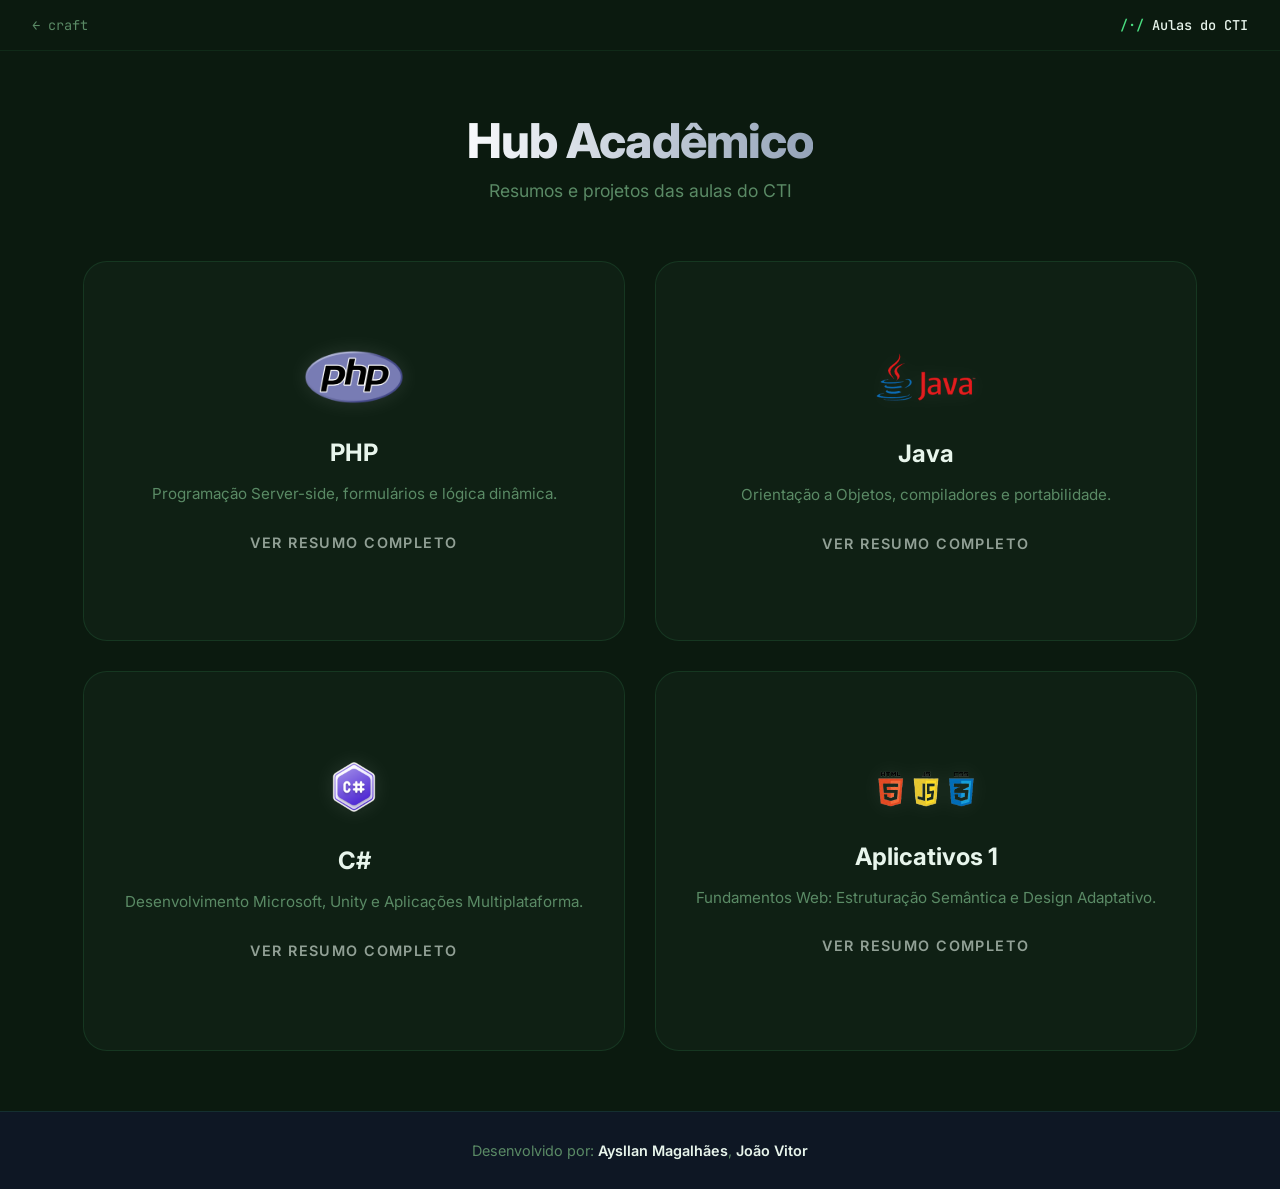
==== aulas/index.html @ 3ed550c7 "feat: redesign craft — landings desenvolvidas + sub-hub aulas craft/index.html: - Bloco 1: 4 landing" ====
<!DOCTYPE html>
<html lang="pt-br">

<head>
    <meta charset="UTF-8">
    <meta name="viewport" content="width=device-width, initial-scale=1.0">
    <title>Aulas do CTI · craft</title>
    <meta name="application-name" content="craft">
    <meta name="theme-color" content="#0B1A0F">
    <link rel="icon" type="image/svg+xml" href="../favicon.svg">
    <link rel="stylesheet" href="../style.css">
    <link rel="preconnect" href="https://fonts.googleapis.com">
    <link rel="preconnect" href="https://fonts.gstatic.com" crossorigin>
    <link href="https://fonts.googleapis.com/css2?family=Inter:wght@300;400;500;600;700&family=JetBrains+Mono:wght@400;500&display=swap" rel="stylesheet">
</head>

<body>
    <nav class="craft-nav">
        <a href="../index.html" class="nav-back" title="Voltar ao craft">← craft</a>
        <span class="nav-brand"><span class="nav-mark">/·/</span><span class="nav-name">Aulas do CTI</span></span>
    </nav>
    <div class="hub-wrapper">
        <header class="hub-header">
            <div class="logo">
                <h1>Hub Acadêmico</h1>
            </div>
            <p>Resumos e projetos das aulas do CTI</p>
        </header>

        <main class="hub-grid force-2x2">
            <a href="php.html" class="subject-card-link">
                <div class="subject-card" data-subject="php">
                    <div class="card-glow"></div>
                    <div class="card-content">
                        <div class="subject-logo php-logo">
                            <img src="../image/PHP-logo.png" alt="PHP Logo" width="100">
                        </div>
                        <h3>PHP</h3>
                        <p>Programação Server-side, formulários e lógica dinâmica.</p>
                        <span class="learn-more">Ver Resumo Completo</span>
                    </div>
                </div>
            </a>

            <a href="java.html" class="subject-card-link">
                <div class="subject-card" data-subject="java">
                    <div class="card-glow"></div>
                    <div class="card-content">
                        <div class="subject-logo java-logo">
                            <img src="../image/java.png" alt="Java Logo" width="100">
                        </div>
                        <h3>Java</h3>
                        <p>Orientação a Objetos, compiladores e portabilidade.</p>
                        <span class="learn-more">Ver Resumo Completo</span>
                    </div>
                </div>
            </a>

            <a href="csharp.html" class="subject-card-link">
                <div class="subject-card" data-subject="csharp">
                    <div class="card-glow"></div>
                    <div class="card-content">
                        <div class="subject-logo csharp-logo">
                            <img src="../image/csharp.png" alt="C# Logo" width="100">
                        </div>
                        <h3>C#</h3>
                        <p>Desenvolvimento Microsoft, Unity e Aplicações Multiplataforma.</p>
                        <span class="learn-more">Ver Resumo Completo</span>
                    </div>
                </div>
            </a>

            <a href="apps.html" class="subject-card-link">
                <div class="subject-card" data-subject="apps">
                    <div class="card-glow"></div>
                    <div class="card-content">
                        <div class="subject-logo apps-logo">
                            <img src="../image/html.png" alt="HTML CSS Logo" width="100">
                        </div>
                        <h3>Aplicativos 1</h3>
                        <p>Fundamentos Web: Estruturação Semântica e Design Adaptativo.</p>
                        <span class="learn-more">Ver Resumo Completo</span>
                    </div>
                </div>
            </a>
        </main>
    </div>
    <footer class="hub-footer">
        <p>Desenvolvido por: <a href="https://github.com/Proddytds" target="_blank" rel="noopener noreferrer">Aysllan Magalhães</a>,
                            <a href="https://github.com/joaovitor19cti" target="_blank" rel="noopener noreferrer">João Vitor</a></p>
    </footer>
</body>

</html>
---- style.css ----
:root {
    /* craft brand */
    --cr-primary: #4ADE80;
    --cr-mid:     #22C55E;
    --cr-dark:    #15803D;
    --cr-bg:      #0B1A0F;
    --cr-muted:   #5A8A65;

    --bg-color: var(--cr-bg);
    --card-bg: rgba(20, 38, 27, 0.5);
    --card-border: rgba(74, 222, 128, 0.12);
    --text-primary: #E8F5EC;
    --text-secondary: var(--cr-muted);
    --accent-php: #777BB4;
    --accent-java: #EA2D2E;
    --accent-csharp: #68217A;
    --accent-apps: #E34F26;
    --transition-smooth: all 0.5s cubic-bezier(0.4, 0, 0.2, 1);
}

* {
    margin: 0;
    padding: 0;
    box-sizing: border-box;
}

body {
    font-family: 'Inter', sans-serif;
    background-color: var(--bg-color);
    color: var(--text-primary);
    min-height: 100vh;
    overflow-x: hidden;

    display: flex;
    flex-direction: column;
}

.craft-nav {
    border-bottom: 1px solid rgba(74, 222, 128, 0.08);
    padding: 1rem 2rem;
    display: flex;
    align-items: center;
    justify-content: space-between;
    font-family: 'JetBrains Mono', monospace;
    font-size: 0.85rem;
}
.craft-nav .nav-back {
    color: var(--cr-muted);
    text-decoration: none;
    transition: color 0.15s;
}
.craft-nav .nav-back:hover {
    color: var(--cr-primary);
}
.craft-nav .nav-brand {
    display: flex;
    align-items: center;
    gap: 0.5rem;
}
.craft-nav .nav-mark {
    color: var(--cr-primary);
    font-weight: 500;
}
.craft-nav .nav-name {
    color: var(--text-primary);
    font-weight: 500;
}

.hub-wrapper {
    max-width: 1200px;
    margin: 0 auto;
    padding: 60px 20px;
    flex: 1 0 auto;
}

.hub-header {
    text-align: center;
    margin-bottom: 60px;
    animation: fadeInDown 0.8s ease-out;
}

@keyframes fadeInDown {
    from {
        opacity: 0;
        transform: translateY(-20px);
    }

    to {
        opacity: 1;
        transform: translateY(0);
    }
}

.hub-header .logo {
    display: flex;
    justify-content: center;
    align-items: center;
    gap: 15px;
    margin-bottom: 10px;
}

.hub-header .icon {
    font-size: 2.5rem;
}

.hub-header h1 {
    font-size: 3rem;
    font-weight: 800;
    letter-spacing: -0.02em;
    background: linear-gradient(to right, #f8fafc, #94a3b8);
    -webkit-background-clip: text;
    background-clip: text;
    -webkit-text-fill-color: transparent;
}

.hub-header p {
    color: var(--text-secondary);
    font-size: 1.1rem;
    font-weight: 400;
}

/* Hub Sections */
.hub-section {
    margin-bottom: 56px;
}
.hub-section:last-child {
    margin-bottom: 0;
}

.section-label {
    font-family: 'JetBrains Mono', monospace;
    font-size: 0.72rem;
    font-weight: 500;
    color: var(--cr-muted);
    text-transform: uppercase;
    letter-spacing: 0.2em;
    margin-bottom: 20px;
    padding-bottom: 10px;
    border-bottom: 1px solid var(--card-border);
}

/* ── Landing Cards (index bloco 1) ── */
.hub-grid-landings {
    grid-template-columns: repeat(4, 1fr);
    gap: 16px;
}

@media (max-width: 900px) {
    .hub-grid-landings { grid-template-columns: repeat(2, 1fr); }
}
@media (max-width: 500px) {
    .hub-grid-landings { grid-template-columns: 1fr; }
}

.landing-card-link {
    text-decoration: none;
    color: inherit;
    display: block;
}

.landing-card {
    background: color-mix(in srgb, var(--lc-bg) 80%, transparent);
    border: 1px solid color-mix(in srgb, var(--lc-color) 18%, transparent);
    border-radius: 18px;
    padding: 28px 24px;
    display: flex;
    flex-direction: column;
    gap: 10px;
    transition: all 0.25s ease;
    cursor: pointer;
    min-height: 180px;
}

.landing-card:hover {
    transform: translateY(-6px);
    border-color: color-mix(in srgb, var(--lc-color) 45%, transparent);
    box-shadow: 0 12px 32px -8px color-mix(in srgb, var(--lc-color) 20%, transparent);
}

.landing-card-mark {
    font-family: 'JetBrains Mono', monospace;
    font-size: 1.6rem;
    font-weight: 600;
    color: var(--lc-color);
    line-height: 1;
}

.landing-card-name {
    font-size: 1.05rem;
    font-weight: 700;
    color: #e2e8f0;
    margin-top: 4px;
}

.landing-card-desc {
    font-size: 0.82rem;
    color: #64748b;
    line-height: 1.5;
    flex: 1;
}

.landing-card-cta {
    font-family: 'JetBrains Mono', monospace;
    font-size: 0.72rem;
    color: var(--lc-color);
    opacity: 0.6;
    transition: opacity 0.2s;
    margin-top: 4px;
}

.landing-card:hover .landing-card-cta {
    opacity: 1;
}

/* ── Featured Card (index bloco 2) ── */
.featured-card-link {
    text-decoration: none;
    color: inherit;
    display: block;
}

.featured-card {
    position: relative;
    background: var(--card-bg);
    border: 1px solid var(--card-border);
    border-radius: 20px;
    padding: 36px 40px;
    overflow: hidden;
    transition: all 0.25s ease;
    cursor: pointer;
}

.featured-card:hover {
    border-color: rgba(74, 222, 128, 0.3);
    transform: translateY(-4px);
    box-shadow: 0 16px 40px -12px rgba(74, 222, 128, 0.12);
}

.featured-card-glow {
    position: absolute;
    inset: 0;
    background: radial-gradient(ellipse at 20% 50%, rgba(74, 222, 128, 0.06) 0%, transparent 60%);
    pointer-events: none;
}

.featured-card-body {
    display: flex;
    align-items: center;
    justify-content: space-between;
    gap: 24px;
}

.featured-card-marks {
    display: flex;
    gap: 14px;
    font-family: 'JetBrains Mono', monospace;
    font-size: 0.95rem;
    font-weight: 600;
    margin-bottom: 14px;
    opacity: 0.85;
}

.featured-card-title {
    font-size: 1.5rem;
    font-weight: 700;
    color: #e2e8f0;
    margin-bottom: 8px;
}

.featured-card-desc {
    font-size: 0.88rem;
    color: #64748b;
    line-height: 1.6;
    max-width: 560px;
}

.featured-card-cta {
    font-family: 'JetBrains Mono', monospace;
    font-size: 0.82rem;
    color: var(--cr-primary);
    white-space: nowrap;
    opacity: 0.7;
    transition: opacity 0.2s;
    flex-shrink: 0;
}

.featured-card:hover .featured-card-cta {
    opacity: 1;
}

@media (max-width: 600px) {
    .featured-card-body { flex-direction: column; align-items: flex-start; }
    .featured-card { padding: 24px; }
}

/* Hub Grid */
.hub-grid.force-2x2 {
    grid-template-columns: repeat(2, 1fr);
}

.subject-card-link {
    text-decoration: none;
    color: inherit;
    display: block;
}

/* Sub-page Specific Styles */
.content-page {
    max-width: 900px;
    margin: 0 auto;
    padding: 80px 20px;
    animation: fadeInUp 0.8s cubic-bezier(0.4, 0, 0.2, 1);
    flex: 1 0 auto;
}

.back-header {
    margin-bottom: 50px;
}

.back-btn {
    display: inline-flex;
    align-items: center;
    gap: 10px;
    padding: 12px 24px;
    background: var(--card-bg);
    border: 1px solid var(--card-border);
    border-radius: 50px;
    color: var(--text-primary);
    text-decoration: none;
    font-weight: 600;
    font-size: 0.9rem;
    transition: var(--transition-smooth);
}

.back-btn:hover {
    background: rgba(255, 255, 255, 0.1);
    transform: translateX(-5px);
    border-color: rgba(255, 255, 255, 0.3);
}

.page-header {
    display: flex;
    align-items: center;
    gap: 30px;
    margin-bottom: 60px;
    padding-bottom: 40px;
    border-bottom: 1px solid var(--card-border);
}

.page-header h1 {
    font-size: 3.5rem;
    font-weight: 800;
}

.main-content {
    font-size: 1.15rem;
    line-height: 1.8;
    color: var(--text-secondary);
}

.main-content h2 {
    color: white;
    font-size: 2rem;
    margin: 60px 0 30px;
    font-weight: 700;
}

.main-content p {
    margin-bottom: 25px;
}

.main-content ul {
    list-style: none;
    margin-bottom: 40px;
}

.main-content li {
    position: relative;
    padding-left: 35px;
    margin-bottom: 18px;
}

.main-content li::before {
    content: '✦';
    position: absolute;
    left: 0;
    font-size: 1.2rem;
}

.hub-footer {
    text-align: center;
    color: var(--text-secondary);
    font-size: 0.9rem;
    padding: 30px 20px;
    background-color: rgba(15, 23, 42, 0.8);
    border-top: 1px solid var(--card-border);
    margin-top: auto;
    width: 100%;
    flex-shrink: 0;
    transition: var(--transition-smooth);
}

.hub-footer a {
    color: var(--text-primary);
    text-decoration: none;
    font-weight: 600;
    transition: var(--transition-smooth);
    border-bottom: 1px solid transparent;
}

.hub-footer a:hover {
    color: white;
    border-bottom-color: var(--text-primary);
}



/* Coloring */
.page-php li::before {
    color: var(--accent-php);
}

.page-java li::before {
    color: var(--accent-java);
}

.page-csharp li::before {
    color: var(--accent-csharp);
}

.page-apps li::before {
    color: var(--accent-apps);
}

/* SVG sizes on subpages */
.page-logo svg {
    width: 100px;
    height: 100px;
}

.subject-logo-small svg {
    width: 48px;
    height: 48px;
}

.hub-grid {
    display: grid;
    grid-template-columns: repeat(auto-fit, minmax(280px, 1fr));
    gap: 30px;
}

.subject-card {
    position: relative;
    height: 380px;
    background: var(--card-bg);
    border: 1px solid var(--card-border);
    border-radius: 24px;
    padding: 40px;
    cursor: pointer;
    overflow: hidden;
    transition: var(--transition-smooth);
    display: flex;
    flex-direction: column;
    justify-content: center;
    align-items: center;
    text-align: center;
}

.subject-card:hover {
    transform: translateY(-10px) scale(1.02);
    border-color: rgba(255, 255, 255, 0.3);
    box-shadow: 0 20px 40px -15px rgba(0, 0, 0, 0.5);
}

.card-glow {
    position: absolute;
    top: 50%;
    left: 50%;
    width: 150%;
    height: 150%;
    background: radial-gradient(circle, rgba(56, 189, 248, 0.1) 0%, transparent 70%);
    transform: translate(-50%, -50%);
    opacity: 0;
    transition: var(--transition-smooth);
}

.subject-card:hover .card-glow {
    opacity: 1;
}

.subject-logo {
    margin-bottom: 30px;
    transition: var(--transition-smooth);
    filter: drop-shadow(0 0 10px rgba(255, 255, 255, 0.1));
}

.subject-card:hover .subject-logo {
    transform: scale(1.1) rotate(5deg);
    filter: drop-shadow(0 0 20px rgba(255, 255, 255, 0.2));
}

.subject-card h3 {
    font-size: 1.5rem;
    margin-bottom: 15px;
    font-weight: 700;
}

.subject-card p {
    color: var(--text-secondary);
    font-size: 0.95rem;
    line-height: 1.6;
    margin-bottom: 25px;
}

.learn-more {
    font-weight: 600;
    font-size: 0.9rem;
    color: var(--text-primary);
    opacity: 0.6;
    transition: var(--transition-smooth);
    text-transform: uppercase;
    letter-spacing: 0.1em;
}

.subject-card:hover .learn-more {
    opacity: 1;
    letter-spacing: 0.15em;
}

/* Overlay & Content View */
.overlay {
    position: fixed;
    top: 0;
    left: 0;
    width: 100%;
    height: 100%;
    background: var(--bg-color);
    z-index: 1000;
    display: none;
    opacity: 0;
    transition: var(--transition-smooth);
    overflow-y: auto;
    padding: 60px 20px;
}

.overlay.active {
    display: block;
    opacity: 1;
}

.overlay-close {
    position: fixed;
    top: 30px;
    right: 30px;
    cursor: pointer;
    color: var(--text-secondary);
    transition: var(--transition-smooth);
    z-index: 1001;
}

.overlay-close:hover {
    color: white;
    transform: rotate(90deg);
}

.overlay-content-wrapper {
    max-width: 800px;
    margin: 0 auto;
    animation: fadeInUp 0.6s cubic-bezier(0.4, 0, 0.2, 1);
}

@keyframes fadeInUp {
    from {
        opacity: 0;
        transform: translateY(40px);
    }

    to {
        opacity: 1;
        transform: translateY(0);
    }
}

.overlay-header {
    display: flex;
    align-items: center;
    gap: 20px;
    margin-bottom: 40px;
    padding-bottom: 30px;
    border-bottom: 1px solid var(--card-border);
}

.overlay-header h2 {
    font-size: 2.5rem;
    font-weight: 800;
}

.overlay-text {
    font-size: 1.1rem;
    line-height: 1.8;
    color: var(--text-secondary);
}

.overlay-text h4 {
    color: white;
    font-size: 1.4rem;
    margin: 40px 0 20px;
    font-weight: 600;
}

.overlay-text p {
    margin-bottom: 20px;
}

.overlay-text ul {
    list-style: none;
    margin-bottom: 30px;
}

.overlay-text li {
    position: relative;
    padding-left: 25px;
    margin-bottom: 12px;
}

.overlay-text li::before {
    content: '→';
    position: absolute;
    left: 0;
    color: var(--accent-php);
}

/* Custom Highlight colors per subject */
.overlay[data-subject="php"] li::before {
    color: var(--accent-php);
}

.overlay[data-subject="java"] li::before {
    color: var(--accent-java);
}

.overlay[data-subject="csharp"] li::before {
    color: var(--accent-csharp);
}

.overlay[data-subject="apps"] li::before {
    color: var(--accent-apps);
}


/* Responsive */
@media (max-width: 768px) {
    .hub-header h1 {
        font-size: 2.2rem;
    }

    .hub-grid {
        grid-template-columns: 1fr;
    }

    .overlay-header h2 {
        font-size: 1.8rem;
    }
}
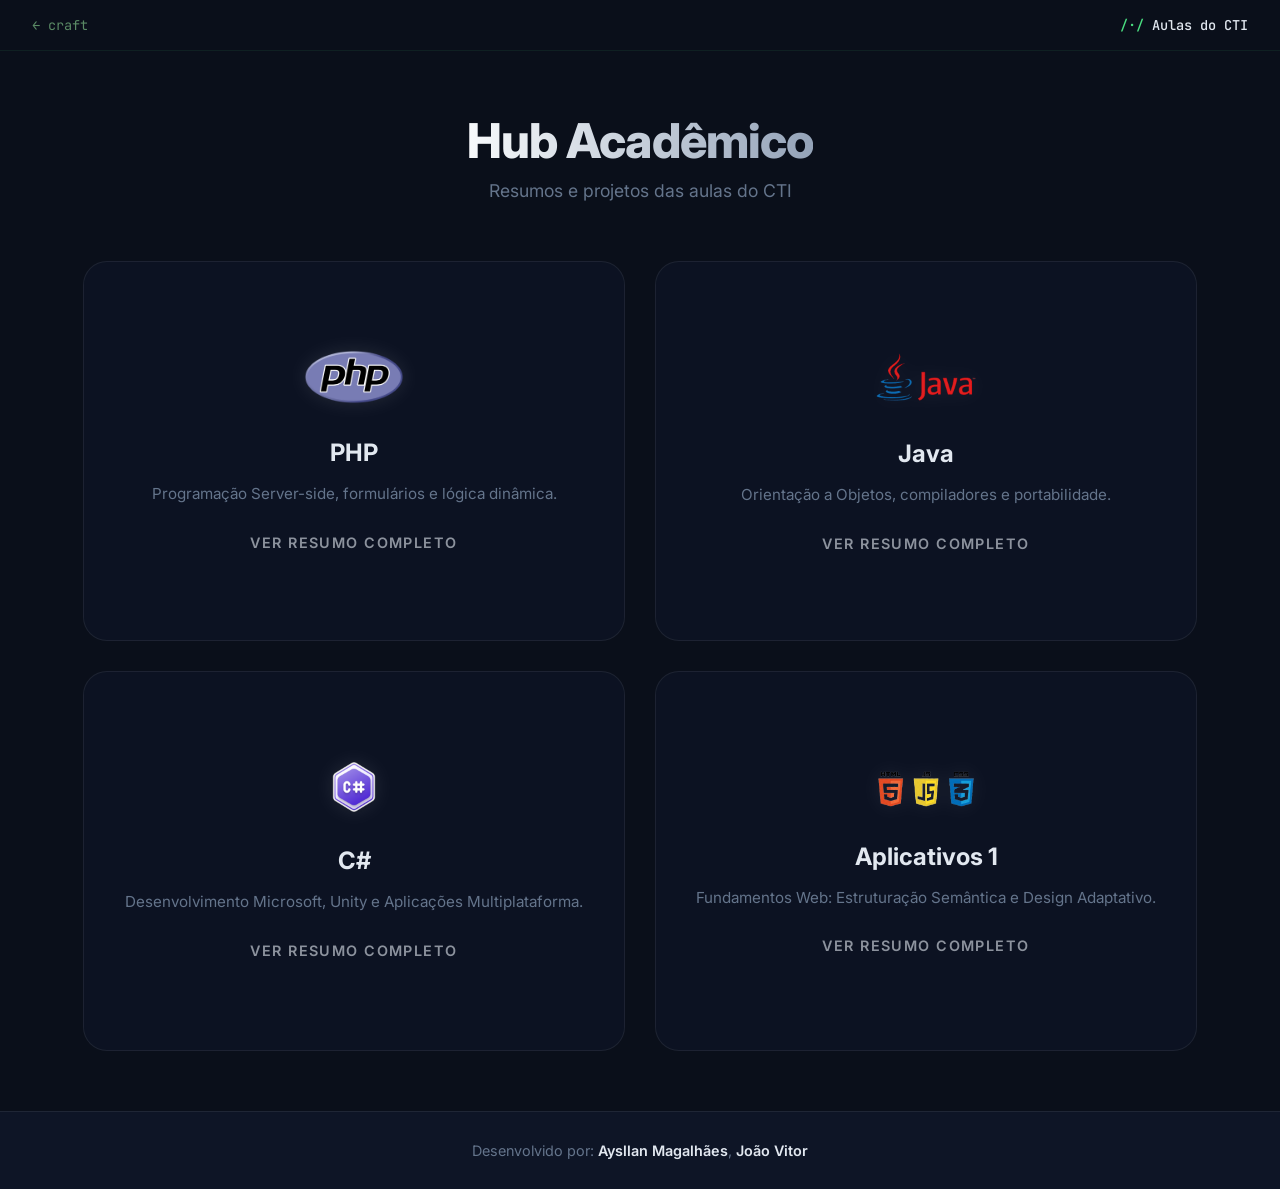
==== commit 9ee76e96: "fix: 3 ajustes visuais no craft - Grid landing cards: height 100% no link e no card para tamanhos ig" ====
--- a/aulas/index.html
+++ b/aulas/index.html
@@ -12,6 +12,15 @@
     <link rel="preconnect" href="https://fonts.googleapis.com">
     <link rel="preconnect" href="https://fonts.gstatic.com" crossorigin>
     <link href="https://fonts.googleapis.com/css2?family=Inter:wght@300;400;500;600;700&family=JetBrains+Mono:wght@400;500&display=swap" rel="stylesheet">
+    <style>
+        :root {
+            --bg-color:    #0a0f1a;
+            --card-bg:     rgba(15, 23, 42, 0.5);
+            --card-border: rgba(255, 255, 255, 0.07);
+            --text-primary:   #e2e8f0;
+            --text-secondary: #64748b;
+        }
+    </style>
 </head>
 
 <body>
--- a/style.css
+++ b/style.css
@@ -140,16 +140,17 @@
 }
 
 /* ── Landing Cards (index bloco 1) ── */
-.hub-grid-landings {
+/* especificidade dupla para sobrescrever .hub-grid */
+.hub-grid.hub-grid-landings {
     grid-template-columns: repeat(4, 1fr);
     gap: 16px;
 }
 
 @media (max-width: 900px) {
-    .hub-grid-landings { grid-template-columns: repeat(2, 1fr); }
+    .hub-grid.hub-grid-landings { grid-template-columns: repeat(2, 1fr); }
 }
 @media (max-width: 500px) {
-    .hub-grid-landings { grid-template-columns: 1fr; }
+    .hub-grid.hub-grid-landings { grid-template-columns: 1fr; }
 }
 
 .landing-card-link {
@@ -158,23 +159,27 @@
     display: block;
 }
 
+.landing-card-link {
+    height: 100%;
+}
+
 .landing-card {
-    background: color-mix(in srgb, var(--lc-bg) 80%, transparent);
-    border: 1px solid color-mix(in srgb, var(--lc-color) 18%, transparent);
+    background: var(--lc-bg);
+    border: 1px solid var(--lc-border, rgba(255,255,255,0.08));
     border-radius: 18px;
     padding: 28px 24px;
     display: flex;
     flex-direction: column;
     gap: 10px;
-    transition: all 0.25s ease;
+    transition: transform 0.25s ease, border-color 0.25s ease, box-shadow 0.25s ease;
     cursor: pointer;
-    min-height: 180px;
+    height: 100%;
 }
 
 .landing-card:hover {
     transform: translateY(-6px);
-    border-color: color-mix(in srgb, var(--lc-color) 45%, transparent);
-    box-shadow: 0 12px 32px -8px color-mix(in srgb, var(--lc-color) 20%, transparent);
+    border-color: var(--lc-color);
+    box-shadow: 0 12px 32px -12px rgba(0,0,0,0.6);
 }
 
 .landing-card-mark {
@@ -478,7 +483,7 @@
     left: 50%;
     width: 150%;
     height: 150%;
-    background: radial-gradient(circle, rgba(56, 189, 248, 0.1) 0%, transparent 70%);
+    background: radial-gradient(circle, var(--subject-glow, rgba(74,222,128,0.1)) 0%, transparent 70%);
     transform: translate(-50%, -50%);
     opacity: 0;
     transition: var(--transition-smooth);
@@ -487,6 +492,17 @@
 .subject-card:hover .card-glow {
     opacity: 1;
 }
+
+/* cores por matéria */
+.subject-card[data-subject="php"]    { --subject-glow: rgba(119,123,180,0.15); }
+.subject-card[data-subject="java"]   { --subject-glow: rgba(234, 45, 46,0.15); }
+.subject-card[data-subject="csharp"] { --subject-glow: rgba(104, 33,122,0.15); }
+.subject-card[data-subject="apps"]   { --subject-glow: rgba(227, 79, 38,0.15); }
+
+.subject-card[data-subject="php"]:hover    { border-color: rgba(119,123,180,0.35); }
+.subject-card[data-subject="java"]:hover   { border-color: rgba(234, 45, 46,0.35); }
+.subject-card[data-subject="csharp"]:hover { border-color: rgba(104, 33,122,0.35); }
+.subject-card[data-subject="apps"]:hover   { border-color: rgba(227, 79, 38,0.35); }
 
 .subject-logo {
     margin-bottom: 30px;
